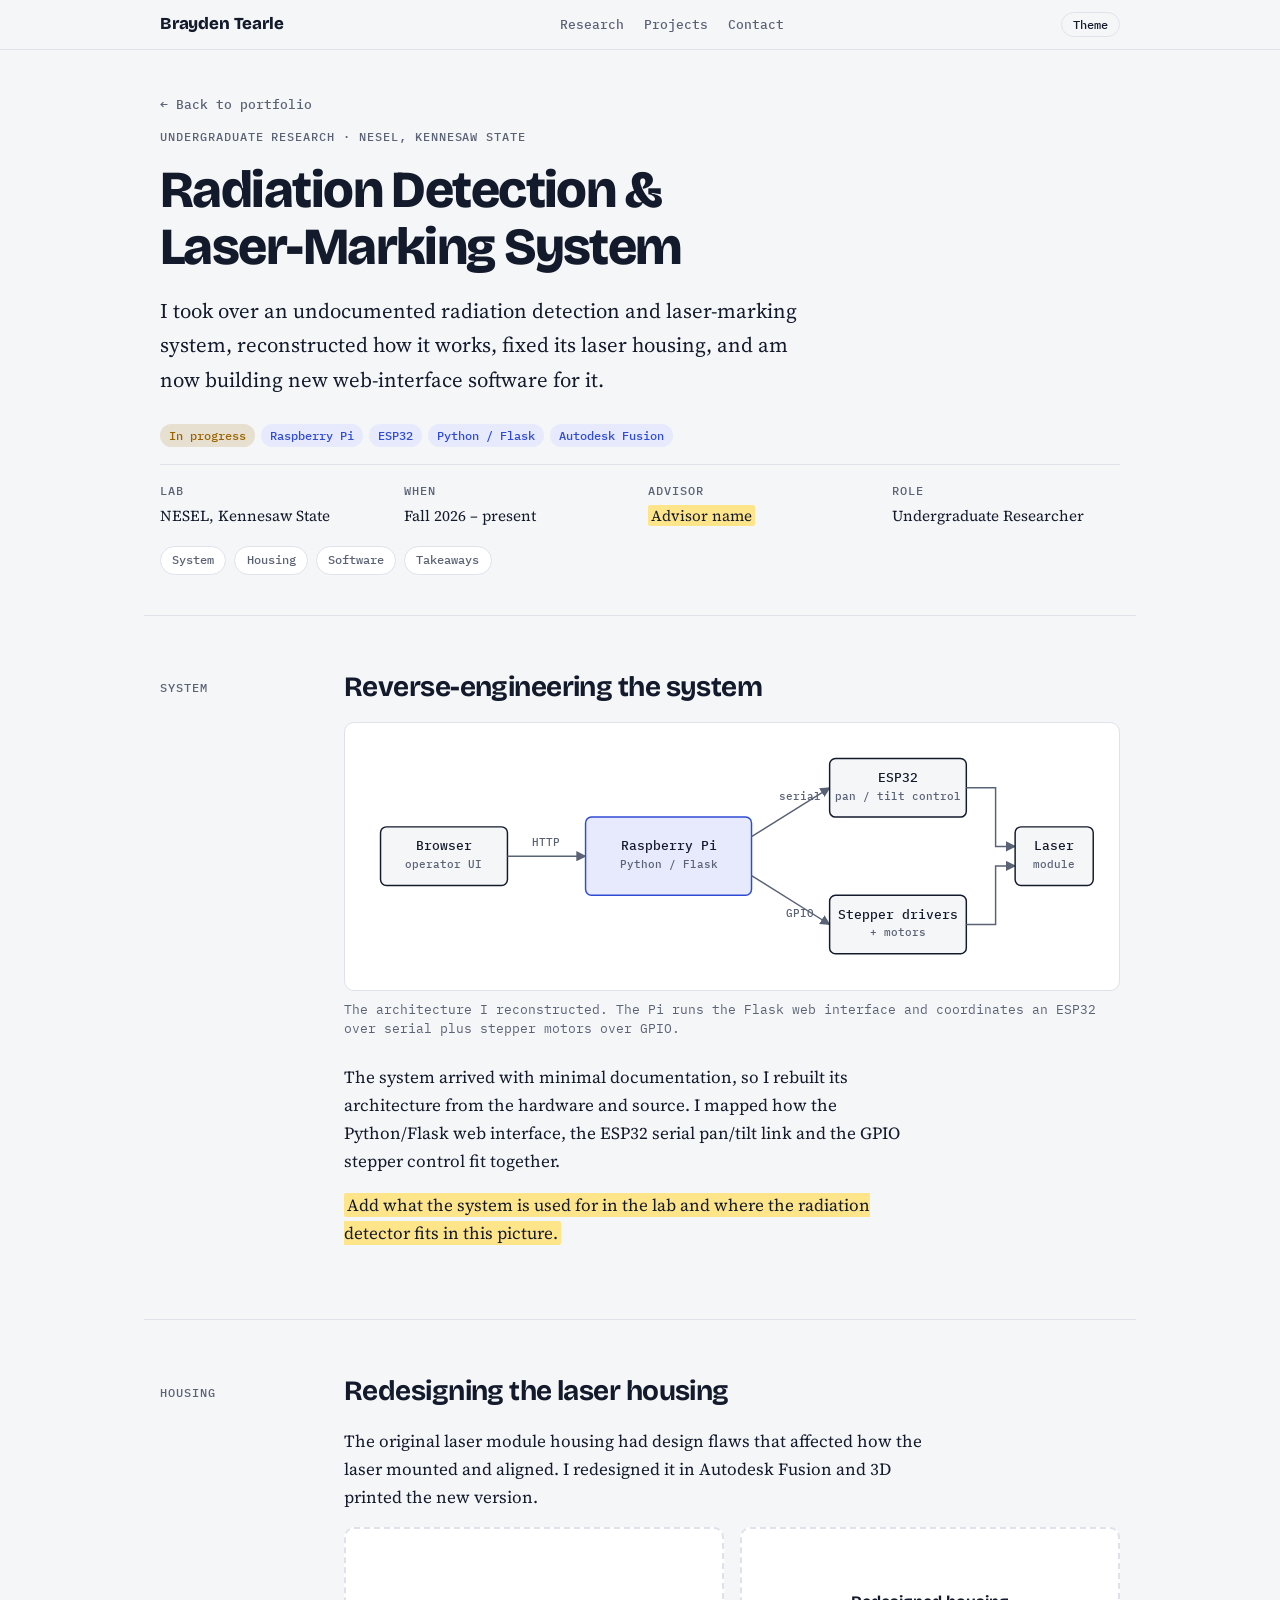
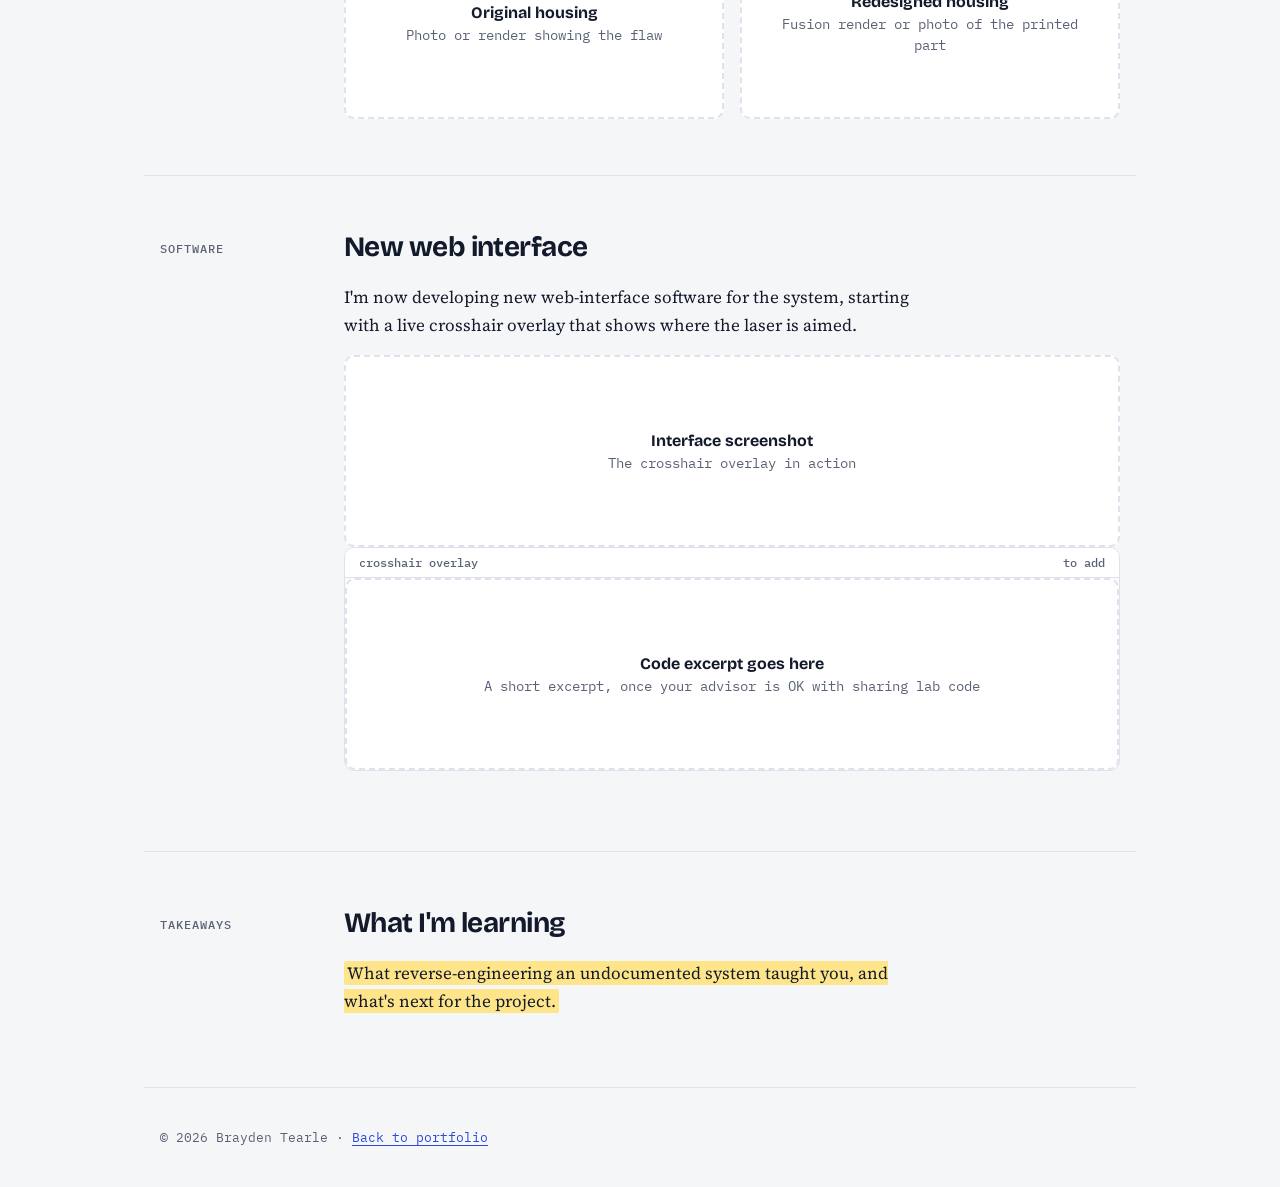
==== projects/nesel-research.html @ 443fba40 "Add project detail pages with diagrams and slots for code, schematics and photos Moves shared CSS/JS" ====
<!doctype html>
<html lang="en">
<head>
<meta charset="utf-8">
<meta name="viewport" content="width=device-width, initial-scale=1, viewport-fit=cover">
<!--BODY-START-->
<title>Radiation Detection & Laser-Marking System · Brayden Tearle</title>
<meta name="claude:viewport-fit-sides" content="cover">
<meta name="description" content="Undergraduate research at NESEL, Kennesaw State: reverse-engineering and extending a radiation detection and laser-marking system.">
<link rel="preconnect" href="https://fonts.googleapis.com">
<link rel="preconnect" href="https://fonts.gstatic.com" crossorigin>
<link rel="stylesheet" href="https://fonts.googleapis.com/css2?family=Bricolage+Grotesque:opsz,wght@12..96,400;12..96,600;12..96,800&family=Source+Serif+4:ital,opsz,wght@0,8..60,400;0,8..60,600;1,8..60,400&family=IBM+Plex+Mono:wght@400;500&display=swap">
<link rel="stylesheet" href="../assets/site.css">

<header class="top">
  <div class="wrap">
    <a class="brand" href="../index.html">Brayden Tearle</a>
    <nav aria-label="Sections"><ul>
      <li><a href="../index.html#research">Research</a></li>
      <li><a href="../index.html#projects">Projects</a></li>
      <li><a href="../index.html#contact">Contact</a></li>
    </ul></nav>
    <button class="theme-btn" id="theme-btn" type="button" aria-label="Toggle color theme">Theme</button>
  </div>
</header>

<main id="top">
  <section class="proj-hero">
    <div class="wrap">
      <a class="back" href="../index.html#research">← Back to portfolio</a>
      <span class="label">Undergraduate research · NESEL, Kennesaw State</span>
      <h1>Radiation Detection & Laser-Marking System</h1>
      <p class="lede">I took over an undocumented radiation detection and laser-marking system, reconstructed how it works, fixed its laser housing, and am now building new web-interface software for it.</p>
      <div class="chips"><span class="chip warn">In progress</span><span class="chip">Raspberry Pi</span><span class="chip">ESP32</span><span class="chip">Python / Flask</span><span class="chip">Autodesk Fusion</span></div>
      <div class="meta"><div><span class="label">Lab</span><p>NESEL, Kennesaw State</p></div><div><span class="label">When</span><p>Fall 2026 – present</p></div><div><span class="label">Advisor</span><p><span class="placeholder">Advisor name</span></p></div><div><span class="label">Role</span><p>Undergraduate Researcher</p></div></div>
      <nav class="toc" aria-label="On this page"><a href="#system">System</a><a href="#housing">Housing</a><a href="#software">Software</a><a href="#learned">Takeaways</a></nav>
    </div>
  </section>

  <section class="block" id="system">
    <div class="wrap">
      <div class="rail label">System</div>
      <div class="prose">
        <h2>Reverse-engineering the system</h2>
<figure><div class="diagram"><svg viewBox="0 0 760 240" role="img" aria-label="System diagram: a browser talks to a Flask app on a Raspberry Pi, which drives an ESP32 pan/tilt link over serial and stepper motors over GPIO to aim the laser module"><defs><marker id="ah" viewBox="0 0 10 10" refX="9" refY="5" markerWidth="7" markerHeight="7" orient="auto"><path class="arrow" d="M0 0L10 5L0 10z"/></marker></defs><rect class="box" x="20" y="90" width="130" height="60" rx="6"/><text x="85.0" y="114.0" text-anchor="middle">Browser</text><text class="sub" x="85.0" y="132.0" text-anchor="middle">operator UI</text><path class="wire" d="M150 120 L230 120" marker-end="url(#ah)"/><text class="sub" x="190" y="110" text-anchor="middle">HTTP</text><rect class="box hl" x="230" y="80" width="170" height="80" rx="6"/><text x="315.0" y="114.0" text-anchor="middle">Raspberry Pi</text><text class="sub" x="315.0" y="132.0" text-anchor="middle">Python / Flask</text><path class="wire" d="M400 100 L480 50" marker-end="url(#ah)"/><text class="sub" x="450" y="62" text-anchor="middle">serial</text><path class="wire" d="M400 140 L480 190" marker-end="url(#ah)"/><text class="sub" x="450" y="182" text-anchor="middle">GPIO</text><rect class="box" x="480" y="20" width="140" height="60" rx="6"/><text x="550.0" y="44.0" text-anchor="middle">ESP32</text><text class="sub" x="550.0" y="62.0" text-anchor="middle">pan / tilt control</text><rect class="box" x="480" y="160" width="140" height="60" rx="6"/><text x="550.0" y="184.0" text-anchor="middle">Stepper drivers</text><text class="sub" x="550.0" y="202.0" text-anchor="middle">+ motors</text><path class="wire" d="M620 50 L650 50 L650 110 L670 110" marker-end="url(#ah)"/><path class="wire" d="M620 190 L650 190 L650 130 L670 130" marker-end="url(#ah)"/><rect class="box" x="670" y="90" width="80" height="60" rx="6"/><text x="710.0" y="114.0" text-anchor="middle">Laser</text><text class="sub" x="710.0" y="132.0" text-anchor="middle">module</text></svg></div><figcaption>The architecture I reconstructed. The Pi runs the Flask web interface and coordinates an ESP32 over serial plus stepper motors over GPIO.</figcaption></figure>        <p>The system arrived with minimal documentation, so I rebuilt its architecture from the hardware and source. I mapped how the Python/Flask web interface, the ESP32 serial pan/tilt link and the GPIO stepper control fit together.</p>
        <p><span class="placeholder">Add what the system is used for in the lab and where the radiation detector fits in this picture.</span></p>
      </div>
    </div>
  </section>

  <section class="block" id="housing">
    <div class="wrap">
      <div class="rail label">Housing</div>
      <div class="prose">
        <h2>Redesigning the laser housing</h2>
        <p>The original laser module housing had design flaws that affected how the laser mounted and aligned. I redesigned it in Autodesk Fusion and 3D printed the new version.</p>
<div class="gallery"><div class="slot"><div><b>Original housing</b><br>Photo or render showing the flaw</div></div><div class="slot"><div><b>Redesigned housing</b><br>Fusion render or photo of the printed part</div></div></div>
      </div>
    </div>
  </section>

  <section class="block" id="software">
    <div class="wrap">
      <div class="rail label">Software</div>
      <div class="prose">
        <h2>New web interface</h2>
        <p>I'm now developing new web-interface software for the system, starting with a live crosshair overlay that shows where the laser is aimed.</p>
<div class="slot"><div><b>Interface screenshot</b><br>The crosshair overlay in action</div></div>
<div class="code"><div class="code-head"><span>crosshair overlay</span><span>to add</span></div><div class="slot"><div><b>Code excerpt goes here</b><br>A short excerpt, once your advisor is OK with sharing lab code</div></div></div>
      </div>
    </div>
  </section>

  <section class="block" id="learned">
    <div class="wrap">
      <div class="rail label">Takeaways</div>
      <div class="prose">
        <h2>What I'm learning</h2>
        <p><span class="placeholder">What reverse-engineering an undocumented system taught you, and what's next for the project.</span></p>
      </div>
    </div>
  </section>
</main>

<footer><div class="wrap">© 2026 Brayden Tearle · <a href="../index.html">Back to portfolio</a></div></footer>
<script src="../assets/site.js"></script>
<!--BODY-END-->
</body>
</html>
---- assets/site.css ----
/* Layout: a single reading column with a left "margin note" rail for dates and labels, like an annotated CV. */
:root{
  --bg:#f5f6f8; --surface:#ffffff; --ink:#131a2b; --muted:#5a6275; --line:#dfe2ea;
  --accent:#2f4bd6; --accent-soft:#e6eafc; --mark:#ffe58a;
  --ok:#1f7a4d; --warn:#9a6400; --code-bg:#fbfbfd;
  --display:"Bricolage Grotesque", "Segoe UI", system-ui, sans-serif;
  --body:"Source Serif 4", Georgia, "Times New Roman", serif;
  --mono:"IBM Plex Mono", ui-monospace, Menlo, Consolas, monospace;
  --step-0:1.0625rem; --step-1:1.3rem; --step-2:1.75rem; --step-3:clamp(2.4rem,6vw,4.25rem);
  --rail:9.5rem; --maxw:62rem;
}
@media (prefers-color-scheme: dark){:root:not([data-theme="light"]){
  --bg:#0f1320; --surface:#161b2c; --ink:#e7eaf3; --muted:#9aa2b8; --line:#272e45;
  --accent:#8fa3ff; --accent-soft:#1e2647; --mark:#5b4a10; --ok:#6fd3a0; --warn:#f0c062; --code-bg:#11162a; color-scheme:dark}}
:root[data-theme="dark"]{
  --bg:#0f1320; --surface:#161b2c; --ink:#e7eaf3; --muted:#9aa2b8; --line:#272e45;
  --accent:#8fa3ff; --accent-soft:#1e2647; --mark:#5b4a10; --ok:#6fd3a0; --warn:#f0c062; --code-bg:#11162a; color-scheme:dark}

*{box-sizing:border-box}
html{scroll-behavior:smooth}
@media (prefers-reduced-motion: reduce){html{scroll-behavior:auto}*{transition:none!important;animation:none!important}}
body{margin:0;background:var(--bg);color:var(--ink);font:400 var(--step-0)/1.65 var(--body);-webkit-font-smoothing:antialiased}
a{color:var(--accent);text-underline-offset:3px}
a:focus-visible,button:focus-visible{outline:2px solid var(--accent);outline-offset:3px;border-radius:4px}
.wrap{max-width:var(--maxw);margin:0 auto;padding-left:max(16px,env(safe-area-inset-left,0px));padding-right:max(16px,env(safe-area-inset-right,0px))}
h1,h2,h3{font-family:var(--display);line-height:1.1;text-wrap:balance;margin:0}
.label{font:500 .75rem/1.3 var(--mono);letter-spacing:.08em;text-transform:uppercase;color:var(--muted)}
.placeholder{background:var(--mark);padding:0 .2em;border-radius:2px}

/* Header */
body::before{content:"";position:fixed;inset:0 0 auto;height:env(safe-area-inset-top,0px);z-index:10;background:var(--bg)}
header.top{position:sticky;top:env(safe-area-inset-top,0px);z-index:5;background:color-mix(in srgb,var(--bg) 88%,transparent);backdrop-filter:blur(10px);border-bottom:1px solid var(--line)}
header.top .wrap{display:flex;align-items:center;justify-content:space-between;gap:1rem;padding-block:.75rem}
.brand{font:800 1.05rem/1 var(--display);color:var(--ink);text-decoration:none;letter-spacing:-.01em}
nav ul{display:flex;gap:1.25rem;list-style:none;margin:0;padding:0;font:500 .82rem/1 var(--mono)}
nav a{color:var(--muted);text-decoration:none}
nav a:hover{color:var(--ink)}
.theme-btn{background:none;border:1px solid var(--line);color:var(--ink);border-radius:999px;padding:.35rem .7rem;font:500 .75rem/1 var(--mono);cursor:pointer}
@media (max-width:760px){nav ul{display:none}}

/* Hero */
.hero .wrap{padding-block:4.5rem 3.5rem;display:grid;gap:1.5rem}
.hero h1{font-size:var(--step-3);font-weight:800;letter-spacing:-.03em}
.hero h1 em{font-style:normal;color:var(--accent)}
.hero .lede{font-size:var(--step-1);max-width:38rem;color:var(--ink);margin:0}
.status{display:inline-flex;align-items:center;gap:.5rem;font:500 .8rem/1 var(--mono);color:var(--muted)}
.status i{width:.55rem;height:.55rem;border-radius:50%;background:var(--ok);box-shadow:0 0 0 4px color-mix(in srgb,var(--ok) 20%,transparent)}
.ctas{display:flex;flex-wrap:wrap;gap:.75rem}
.btn{display:inline-flex;align-items:center;gap:.5rem;padding:.75rem 1.1rem;border-radius:8px;font:600 .95rem/1 var(--display);text-decoration:none;border:1px solid var(--line);color:var(--ink);background:var(--surface);transition:transform .15s,border-color .15s}
.btn:hover{transform:translateY(-1px);border-color:var(--accent)}
.btn.primary{background:var(--accent);border-color:var(--accent);color:var(--bg)}
.facts{display:flex;flex-wrap:wrap;gap:2rem;padding-top:1.25rem;border-top:1px solid var(--line);margin-top:.5rem}
.facts div{display:grid;gap:.2rem}
.facts b{font:800 var(--step-2)/1 var(--display);font-variant-numeric:tabular-nums}

/* Sections: rail + content */
section.block .wrap{display:grid;grid-template-columns:var(--rail) minmax(0,1fr);gap:2rem;padding-block:3.5rem;border-top:1px solid var(--line)}
section.block h2{font-size:var(--step-2);letter-spacing:-.02em;margin-bottom:1.25rem}
.rail{padding-top:.55rem}
@media (max-width:760px){section.block .wrap{grid-template-columns:minmax(0,1fr);gap:.5rem}.rail{padding-top:0}}
.prose p{max-width:65ch;margin:0 0 1rem}

/* Research entries */
.entries{display:grid;gap:1.75rem}
.entry{display:grid;grid-template-columns:var(--rail) minmax(0,1fr);gap:1.25rem;margin-left:calc(-1 * (var(--rail) + 2rem))}
.entry .when{font:500 .8rem/1.6 var(--mono);color:var(--muted);text-align:right;font-variant-numeric:tabular-nums}
@media (max-width:760px){.entry{grid-template-columns:minmax(0,1fr);margin-left:0;gap:.25rem}.entry .when{text-align:left}}
.entry h3{font-size:var(--step-1);font-weight:600;margin-bottom:.35rem}
.entry p{margin:.35rem 0;max-width:65ch}
.cite{font-size:.95rem;color:var(--muted)}
.cite b{color:var(--ink);font-weight:600}
.chips{display:flex;flex-wrap:wrap;gap:.4rem;margin-top:.6rem}
.chip{font:500 .72rem/1 var(--mono);padding:.35rem .55rem;border-radius:999px;background:var(--accent-soft);color:var(--accent)}
.chip.ok{background:color-mix(in srgb,var(--ok) 14%,transparent);color:var(--ok)}
.chip.warn{background:color-mix(in srgb,var(--warn) 16%,transparent);color:var(--warn)}
.links{display:flex;flex-wrap:wrap;gap:1rem;margin-top:.5rem;font:500 .82rem/1 var(--mono)}

/* Academics */
.acad{display:grid;grid-template-columns:repeat(auto-fit,minmax(14rem,1fr));gap:1rem}
.panel{background:var(--surface);border:1px solid var(--line);border-radius:10px;padding:1.25rem}
.panel h3{font-size:1.05rem;margin-bottom:.6rem}
.gpa{font:800 2.6rem/1 var(--display);font-variant-numeric:tabular-nums}
.gpa small{font:500 .9rem/1 var(--mono);color:var(--muted)}
.course{display:flex;justify-content:space-between;gap:1rem;padding:.4rem 0;border-bottom:1px dashed var(--line);font-size:.95rem}
.course:last-child{border-bottom:0}
.course span:last-child{font:500 .8rem/1.8 var(--mono);color:var(--muted);white-space:nowrap}

/* Awards list */
.awards{list-style:none;margin:0;padding:0;display:grid}
.awards li{display:grid;grid-template-columns:4rem minmax(0,1fr);gap:1rem;padding:.85rem 0;border-bottom:1px solid var(--line)}
.awards li:last-child{border-bottom:0}
.awards .yr{font:500 .85rem/1.7 var(--mono);color:var(--muted);font-variant-numeric:tabular-nums}
.awards b{font-family:var(--display);font-weight:600}
.awards span.d{display:block;color:var(--muted);font-size:.95rem}

/* Skills */
.skills{display:grid;gap:1rem}
.skills div{display:grid;grid-template-columns:8rem minmax(0,1fr);gap:1rem;align-items:baseline}
@media (max-width:520px){.skills div{grid-template-columns:minmax(0,1fr);gap:.25rem}}
.skills p{margin:0}

/* Contact */
.contact-row{display:flex;flex-wrap:wrap;gap:.75rem;align-items:center}
.addr{font:500 1rem/1 var(--mono);padding:.75rem 1rem;border:1px solid var(--line);border-radius:8px;background:var(--surface);user-select:all}
footer .wrap{padding-block:2.5rem;border-top:1px solid var(--line);color:var(--muted);font:400 .8rem/1.5 var(--mono)}

/* ---------- Project detail pages ---------- */
.learn{font:500 .82rem/1 var(--mono);display:inline-flex;gap:.35rem;align-items:center;margin-top:.6rem}
.back{font:500 .82rem/1 var(--mono);color:var(--muted);text-decoration:none}
.back:hover{color:var(--ink)}
.proj-hero .wrap{padding-block:3rem 2.5rem;display:grid;gap:1.1rem}
.proj-hero h1{font-size:clamp(2rem,5vw,3.25rem);font-weight:800;letter-spacing:-.03em}
.proj-hero .lede{font-size:var(--step-1);max-width:42rem;margin:0}
.meta{display:grid;grid-template-columns:repeat(auto-fit,minmax(10rem,1fr));gap:1rem;padding-top:1.1rem;border-top:1px solid var(--line)}
.meta div{display:grid;gap:.3rem;min-width:0}
.meta p{margin:0;font-size:.95rem}
.toc{display:flex;flex-wrap:wrap;gap:.5rem}
.toc a{font:500 .75rem/1 var(--mono);padding:.45rem .7rem;border:1px solid var(--line);border-radius:999px;text-decoration:none;color:var(--muted);background:var(--surface)}
.toc a:hover{color:var(--ink);border-color:var(--accent)}
.prose h3{font-size:1.1rem;margin:1.5rem 0 .5rem}
.prose ul{max-width:65ch;padding-left:1.2rem;margin:0 0 1rem}
.prose li{margin:.3rem 0}
.prose code{font:400 .88em var(--mono);background:var(--accent-soft);padding:.1em .35em;border-radius:4px}

/* figures + diagrams */
figure{margin:0 0 1.5rem}
figcaption{font:400 .8rem/1.5 var(--mono);color:var(--muted);margin-top:.6rem}
.diagram{background:var(--surface);border:1px solid var(--line);border-radius:10px;padding:1rem;overflow-x:auto}
.diagram svg{display:block;min-width:36rem;width:100%;height:auto}
.diagram .box{fill:var(--bg);stroke:var(--ink);stroke-width:1.5}
.diagram .box.hl{fill:var(--accent-soft);stroke:var(--accent)}
.diagram text{fill:var(--ink);font:500 13px var(--mono)}
.diagram text.sub{fill:var(--muted);font-size:11px}
.diagram .wire{stroke:var(--muted);stroke-width:1.5;fill:none}
.diagram .arrow{fill:var(--muted)}
.slot{display:grid;place-items:center;text-align:center;gap:.4rem;min-height:12rem;padding:1.5rem;border:2px dashed var(--line);border-radius:10px;color:var(--muted);font:400 .85rem/1.5 var(--mono);background:var(--surface)}
.slot b{color:var(--ink);font-family:var(--display);font-size:1rem}
.gallery{display:grid;grid-template-columns:repeat(auto-fit,minmax(15rem,1fr));gap:1rem}

/* code */
.code{border:1px solid var(--line);border-radius:10px;overflow:hidden;margin:0 0 1.5rem;background:var(--code-bg)}
.code-head{display:flex;justify-content:space-between;align-items:center;gap:1rem;padding:.55rem .9rem;border-bottom:1px solid var(--line);font:500 .75rem/1 var(--mono);color:var(--muted);background:var(--surface)}
.code pre{margin:0;padding:1rem 1.1rem;overflow-x:auto;font:400 .85rem/1.6 var(--mono);color:var(--ink);tab-size:4}
.code .tok-c{color:var(--muted);font-style:italic}
.code .tok-k{color:var(--accent)}
.code .tok-s{color:var(--ok)}
.code .tok-n{color:var(--warn)}
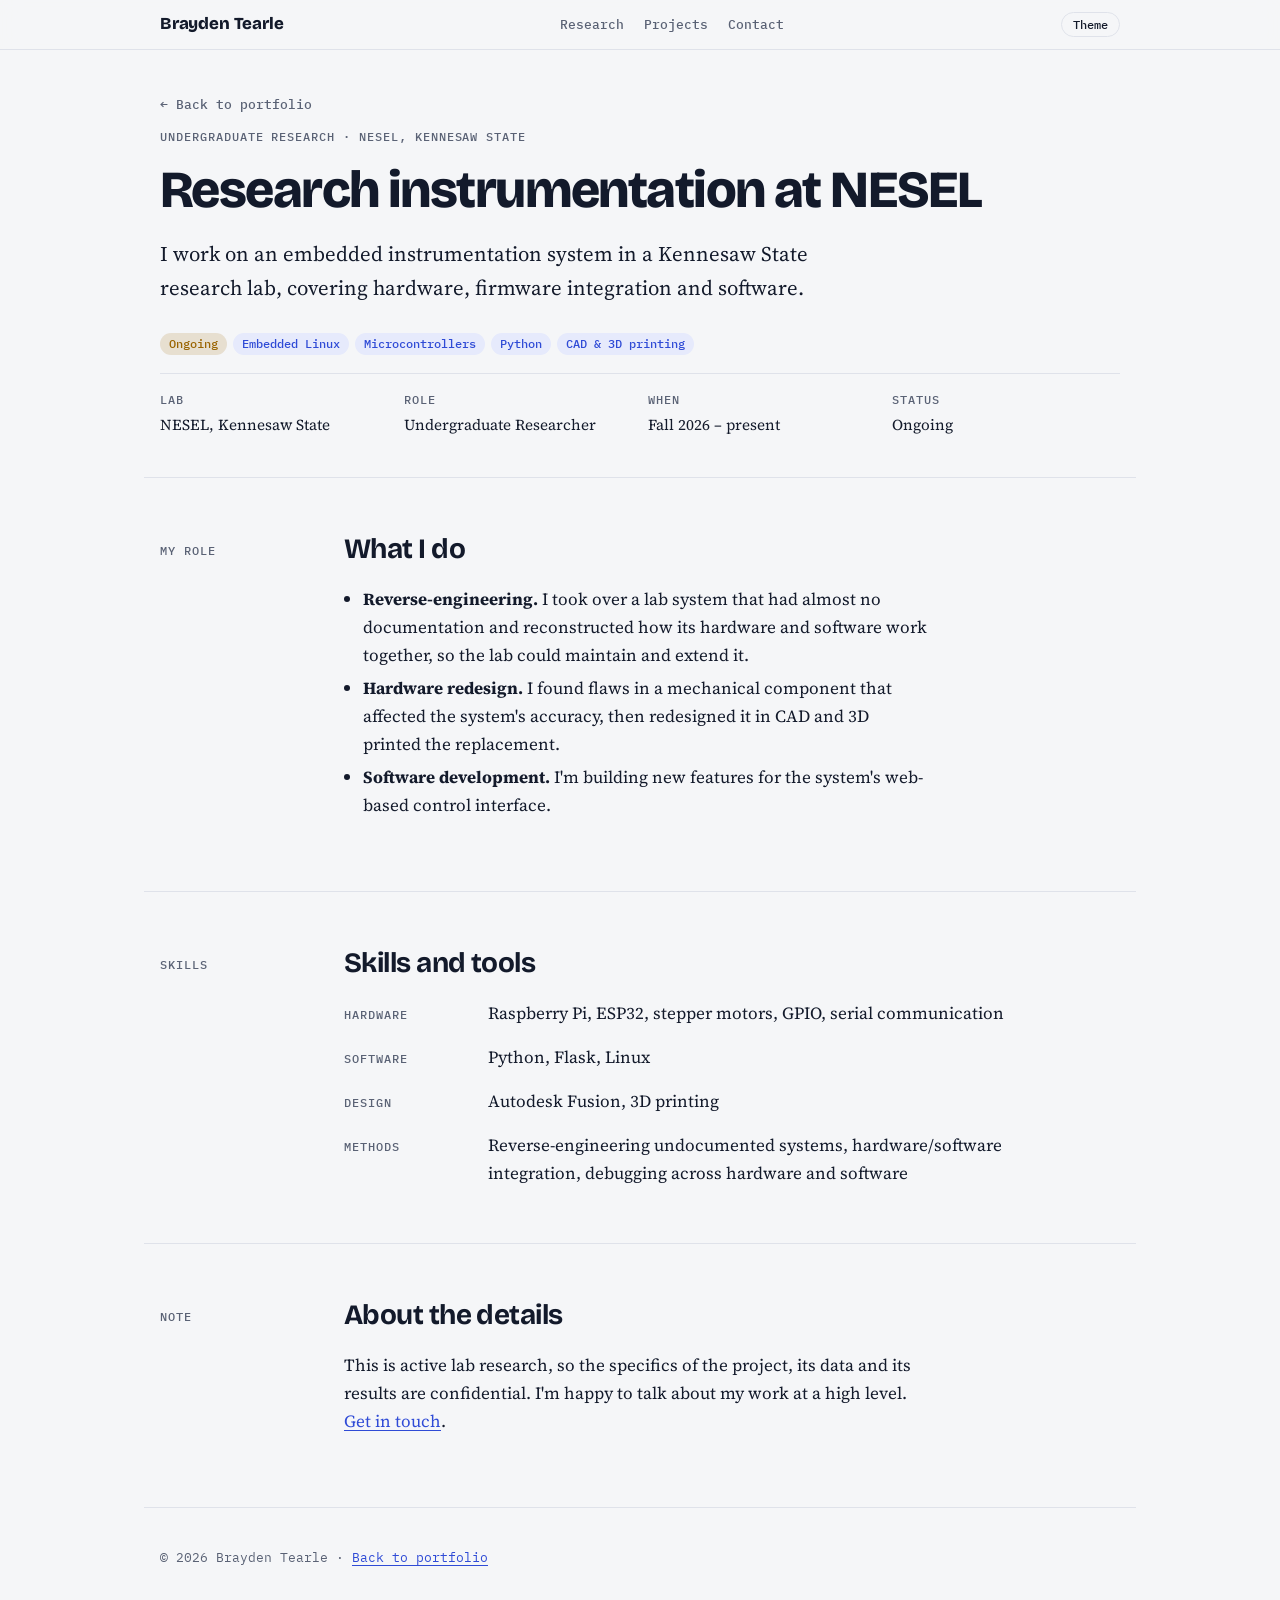
==== commit 417ce895: "Make NESEL research page and card confidentiality-safe Describes role, skills and contribution only;" ====
--- a/projects/nesel-research.html
+++ b/projects/nesel-research.html
@@ -4,9 +4,9 @@
 <meta charset="utf-8">
 <meta name="viewport" content="width=device-width, initial-scale=1, viewport-fit=cover">
 <!--BODY-START-->
-<title>Radiation Detection & Laser-Marking System · Brayden Tearle</title>
+<title>NESEL Research · Brayden Tearle</title>
 <meta name="claude:viewport-fit-sides" content="cover">
-<meta name="description" content="Undergraduate research at NESEL, Kennesaw State: reverse-engineering and extending a radiation detection and laser-marking system.">
+<meta name="description" content="Undergraduate research at NESEL, Kennesaw State: embedded instrumentation, hardware/software integration and CAD.">
 <link rel="preconnect" href="https://fonts.googleapis.com">
 <link rel="preconnect" href="https://fonts.gstatic.com" crossorigin>
 <link rel="stylesheet" href="https://fonts.googleapis.com/css2?family=Bricolage+Grotesque:opsz,wght@12..96,400;12..96,600;12..96,800&family=Source+Serif+4:ital,opsz,wght@0,8..60,400;0,8..60,600;1,8..60,400&family=IBM+Plex+Mono:wght@400;500&display=swap">
@@ -29,54 +29,48 @@
     <div class="wrap">
       <a class="back" href="../index.html#research">← Back to portfolio</a>
       <span class="label">Undergraduate research · NESEL, Kennesaw State</span>
-      <h1>Radiation Detection & Laser-Marking System</h1>
-      <p class="lede">I took over an undocumented radiation detection and laser-marking system, reconstructed how it works, fixed its laser housing, and am now building new web-interface software for it.</p>
-      <div class="chips"><span class="chip warn">In progress</span><span class="chip">Raspberry Pi</span><span class="chip">ESP32</span><span class="chip">Python / Flask</span><span class="chip">Autodesk Fusion</span></div>
-      <div class="meta"><div><span class="label">Lab</span><p>NESEL, Kennesaw State</p></div><div><span class="label">When</span><p>Fall 2026 – present</p></div><div><span class="label">Advisor</span><p><span class="placeholder">Advisor name</span></p></div><div><span class="label">Role</span><p>Undergraduate Researcher</p></div></div>
-      <nav class="toc" aria-label="On this page"><a href="#system">System</a><a href="#housing">Housing</a><a href="#software">Software</a><a href="#learned">Takeaways</a></nav>
+      <h1>Research instrumentation at NESEL</h1>
+      <p class="lede">I work on an embedded instrumentation system in a Kennesaw State research lab, covering hardware, firmware integration and software.</p>
+      <div class="chips"><span class="chip warn">Ongoing</span><span class="chip">Embedded Linux</span><span class="chip">Microcontrollers</span><span class="chip">Python</span><span class="chip">CAD &amp; 3D printing</span></div>
+      <div class="meta"><div><span class="label">Lab</span><p>NESEL, Kennesaw State</p></div><div><span class="label">Role</span><p>Undergraduate Researcher</p></div><div><span class="label">When</span><p>Fall 2026 – present</p></div><div><span class="label">Status</span><p>Ongoing</p></div></div>
     </div>
   </section>
 
-  <section class="block" id="system">
+  <section class="block" id="role">
     <div class="wrap">
-      <div class="rail label">System</div>
+      <div class="rail label">My role</div>
       <div class="prose">
-        <h2>Reverse-engineering the system</h2>
-<figure><div class="diagram"><svg viewBox="0 0 760 240" role="img" aria-label="System diagram: a browser talks to a Flask app on a Raspberry Pi, which drives an ESP32 pan/tilt link over serial and stepper motors over GPIO to aim the laser module"><defs><marker id="ah" viewBox="0 0 10 10" refX="9" refY="5" markerWidth="7" markerHeight="7" orient="auto"><path class="arrow" d="M0 0L10 5L0 10z"/></marker></defs><rect class="box" x="20" y="90" width="130" height="60" rx="6"/><text x="85.0" y="114.0" text-anchor="middle">Browser</text><text class="sub" x="85.0" y="132.0" text-anchor="middle">operator UI</text><path class="wire" d="M150 120 L230 120" marker-end="url(#ah)"/><text class="sub" x="190" y="110" text-anchor="middle">HTTP</text><rect class="box hl" x="230" y="80" width="170" height="80" rx="6"/><text x="315.0" y="114.0" text-anchor="middle">Raspberry Pi</text><text class="sub" x="315.0" y="132.0" text-anchor="middle">Python / Flask</text><path class="wire" d="M400 100 L480 50" marker-end="url(#ah)"/><text class="sub" x="450" y="62" text-anchor="middle">serial</text><path class="wire" d="M400 140 L480 190" marker-end="url(#ah)"/><text class="sub" x="450" y="182" text-anchor="middle">GPIO</text><rect class="box" x="480" y="20" width="140" height="60" rx="6"/><text x="550.0" y="44.0" text-anchor="middle">ESP32</text><text class="sub" x="550.0" y="62.0" text-anchor="middle">pan / tilt control</text><rect class="box" x="480" y="160" width="140" height="60" rx="6"/><text x="550.0" y="184.0" text-anchor="middle">Stepper drivers</text><text class="sub" x="550.0" y="202.0" text-anchor="middle">+ motors</text><path class="wire" d="M620 50 L650 50 L650 110 L670 110" marker-end="url(#ah)"/><path class="wire" d="M620 190 L650 190 L650 130 L670 130" marker-end="url(#ah)"/><rect class="box" x="670" y="90" width="80" height="60" rx="6"/><text x="710.0" y="114.0" text-anchor="middle">Laser</text><text class="sub" x="710.0" y="132.0" text-anchor="middle">module</text></svg></div><figcaption>The architecture I reconstructed. The Pi runs the Flask web interface and coordinates an ESP32 over serial plus stepper motors over GPIO.</figcaption></figure>        <p>The system arrived with minimal documentation, so I rebuilt its architecture from the hardware and source. I mapped how the Python/Flask web interface, the ESP32 serial pan/tilt link and the GPIO stepper control fit together.</p>
-        <p><span class="placeholder">Add what the system is used for in the lab and where the radiation detector fits in this picture.</span></p>
+        <h2>What I do</h2>
+        <ul>
+          <li><b>Reverse-engineering.</b> I took over a lab system that had almost no documentation and reconstructed how its hardware and software work together, so the lab could maintain and extend it.</li>
+          <li><b>Hardware redesign.</b> I found flaws in a mechanical component that affected the system's accuracy, then redesigned it in CAD and 3D printed the replacement.</li>
+          <li><b>Software development.</b> I'm building new features for the system's web-based control interface.</li>
+        </ul>
       </div>
     </div>
   </section>
 
-  <section class="block" id="housing">
+  <section class="block" id="skills">
     <div class="wrap">
-      <div class="rail label">Housing</div>
+      <div class="rail label">Skills</div>
       <div class="prose">
-        <h2>Redesigning the laser housing</h2>
-        <p>The original laser module housing had design flaws that affected how the laser mounted and aligned. I redesigned it in Autodesk Fusion and 3D printed the new version.</p>
-<div class="gallery"><div class="slot"><div><b>Original housing</b><br>Photo or render showing the flaw</div></div><div class="slot"><div><b>Redesigned housing</b><br>Fusion render or photo of the printed part</div></div></div>
+        <h2>Skills and tools</h2>
+        <div class="skills">
+          <div><span class="label">Hardware</span><p>Raspberry Pi, ESP32, stepper motors, GPIO, serial communication</p></div>
+          <div><span class="label">Software</span><p>Python, Flask, Linux</p></div>
+          <div><span class="label">Design</span><p>Autodesk Fusion, 3D printing</p></div>
+          <div><span class="label">Methods</span><p>Reverse-engineering undocumented systems, hardware/software integration, debugging across hardware and software</p></div>
+        </div>
       </div>
     </div>
   </section>
 
-  <section class="block" id="software">
+  <section class="block" id="confidential">
     <div class="wrap">
-      <div class="rail label">Software</div>
+      <div class="rail label">Note</div>
       <div class="prose">
-        <h2>New web interface</h2>
-        <p>I'm now developing new web-interface software for the system, starting with a live crosshair overlay that shows where the laser is aimed.</p>
-<div class="slot"><div><b>Interface screenshot</b><br>The crosshair overlay in action</div></div>
-<div class="code"><div class="code-head"><span>crosshair overlay</span><span>to add</span></div><div class="slot"><div><b>Code excerpt goes here</b><br>A short excerpt, once your advisor is OK with sharing lab code</div></div></div>
-      </div>
-    </div>
-  </section>
-
-  <section class="block" id="learned">
-    <div class="wrap">
-      <div class="rail label">Takeaways</div>
-      <div class="prose">
-        <h2>What I'm learning</h2>
-        <p><span class="placeholder">What reverse-engineering an undocumented system taught you, and what's next for the project.</span></p>
+        <h2>About the details</h2>
+        <p>This is active lab research, so the specifics of the project, its data and its results are confidential. I'm happy to talk about my work at a high level. <a href="../index.html#contact">Get in touch</a>.</p>
       </div>
     </div>
   </section>
--- a/assets/site.css
+++ b/assets/site.css
@@ -145,3 +145,4 @@
 .code .tok-k{color:var(--accent)}
 .code .tok-s{color:var(--ok)}
 .code .tok-n{color:var(--warn)}
+.code pre code{background:none;padding:0;font:inherit;border-radius:0}
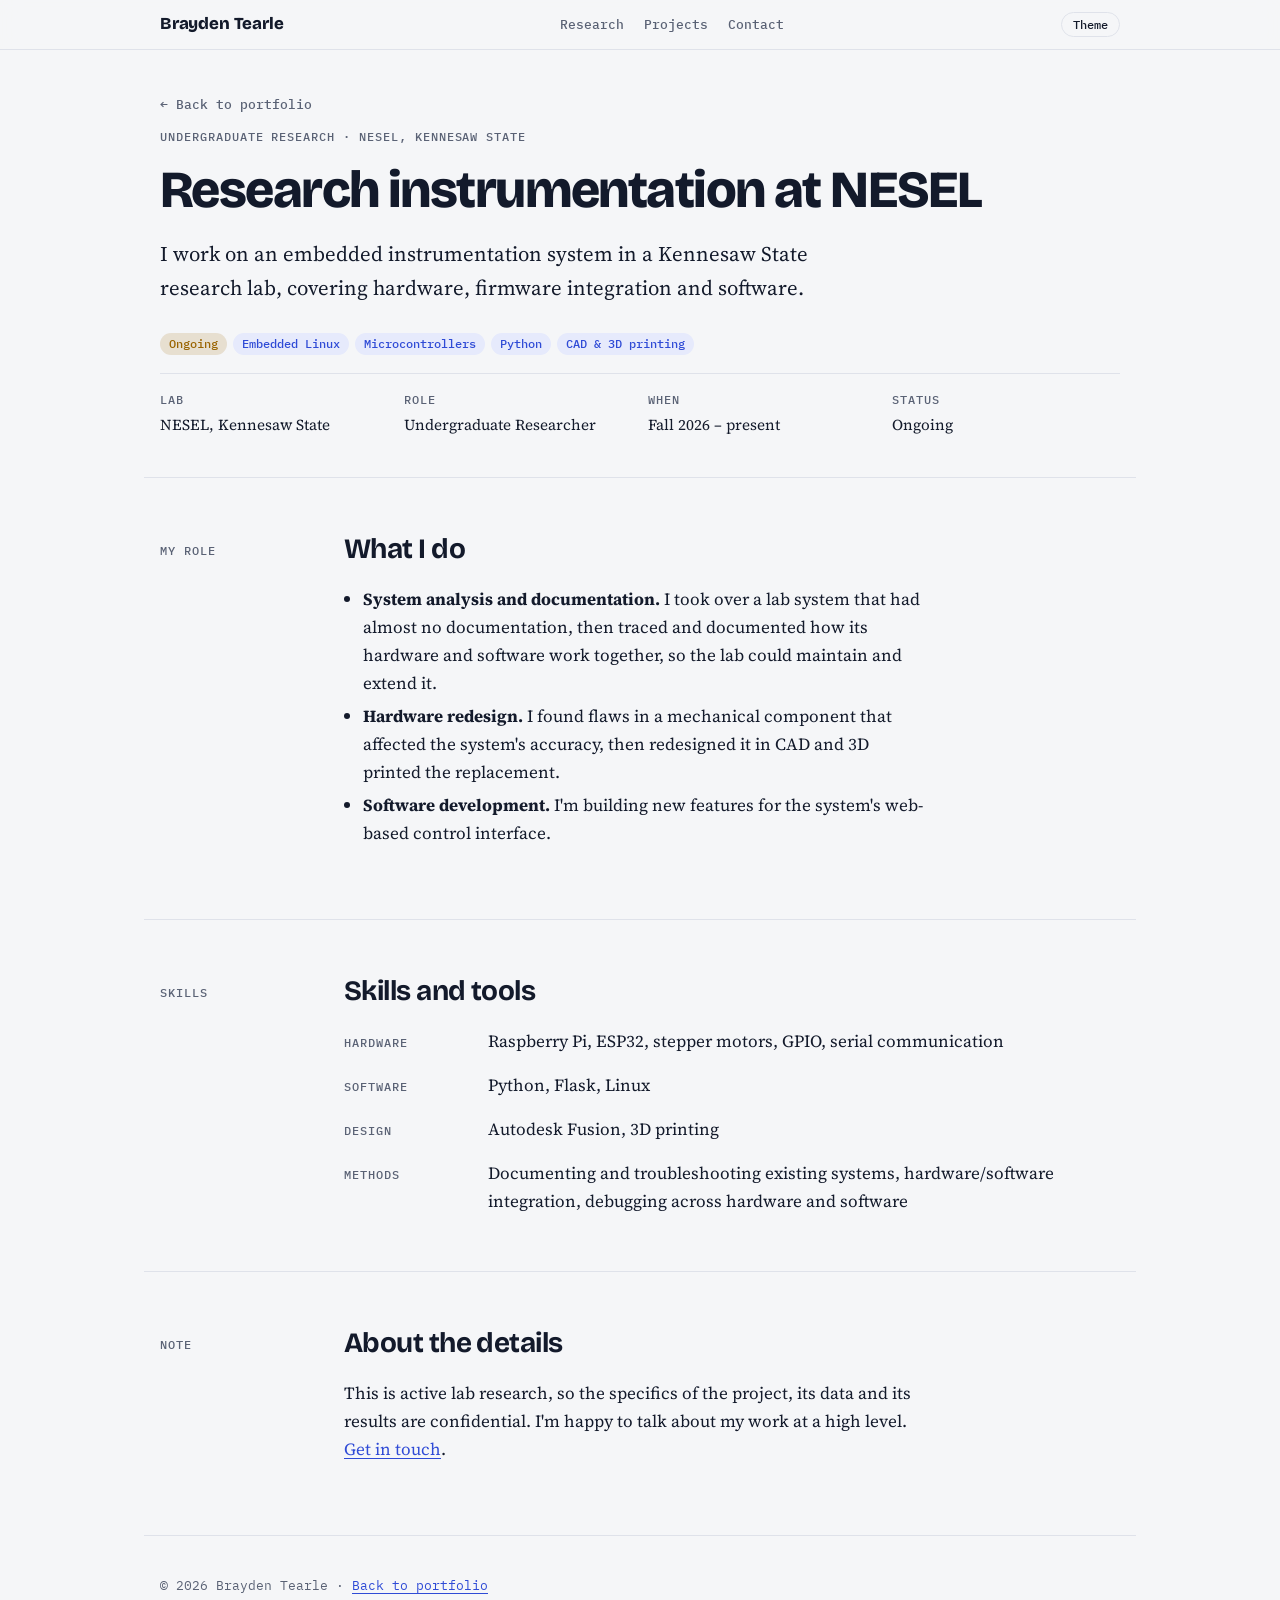
==== commit 633a4443: "Reword NESEL research to avoid 'reverse-engineered' Co-Authored-By: Claude Opus 5.5 <noreply@anthrop" ====
--- a/projects/nesel-research.html
+++ b/projects/nesel-research.html
@@ -42,7 +42,7 @@
       <div class="prose">
         <h2>What I do</h2>
         <ul>
-          <li><b>Reverse-engineering.</b> I took over a lab system that had almost no documentation and reconstructed how its hardware and software work together, so the lab could maintain and extend it.</li>
+          <li><b>System analysis and documentation.</b> I took over a lab system that had almost no documentation, then traced and documented how its hardware and software work together, so the lab could maintain and extend it.</li>
           <li><b>Hardware redesign.</b> I found flaws in a mechanical component that affected the system's accuracy, then redesigned it in CAD and 3D printed the replacement.</li>
           <li><b>Software development.</b> I'm building new features for the system's web-based control interface.</li>
         </ul>
@@ -59,7 +59,7 @@
           <div><span class="label">Hardware</span><p>Raspberry Pi, ESP32, stepper motors, GPIO, serial communication</p></div>
           <div><span class="label">Software</span><p>Python, Flask, Linux</p></div>
           <div><span class="label">Design</span><p>Autodesk Fusion, 3D printing</p></div>
-          <div><span class="label">Methods</span><p>Reverse-engineering undocumented systems, hardware/software integration, debugging across hardware and software</p></div>
+          <div><span class="label">Methods</span><p>Documenting and troubleshooting existing systems, hardware/software integration, debugging across hardware and software</p></div>
         </div>
       </div>
     </div>
